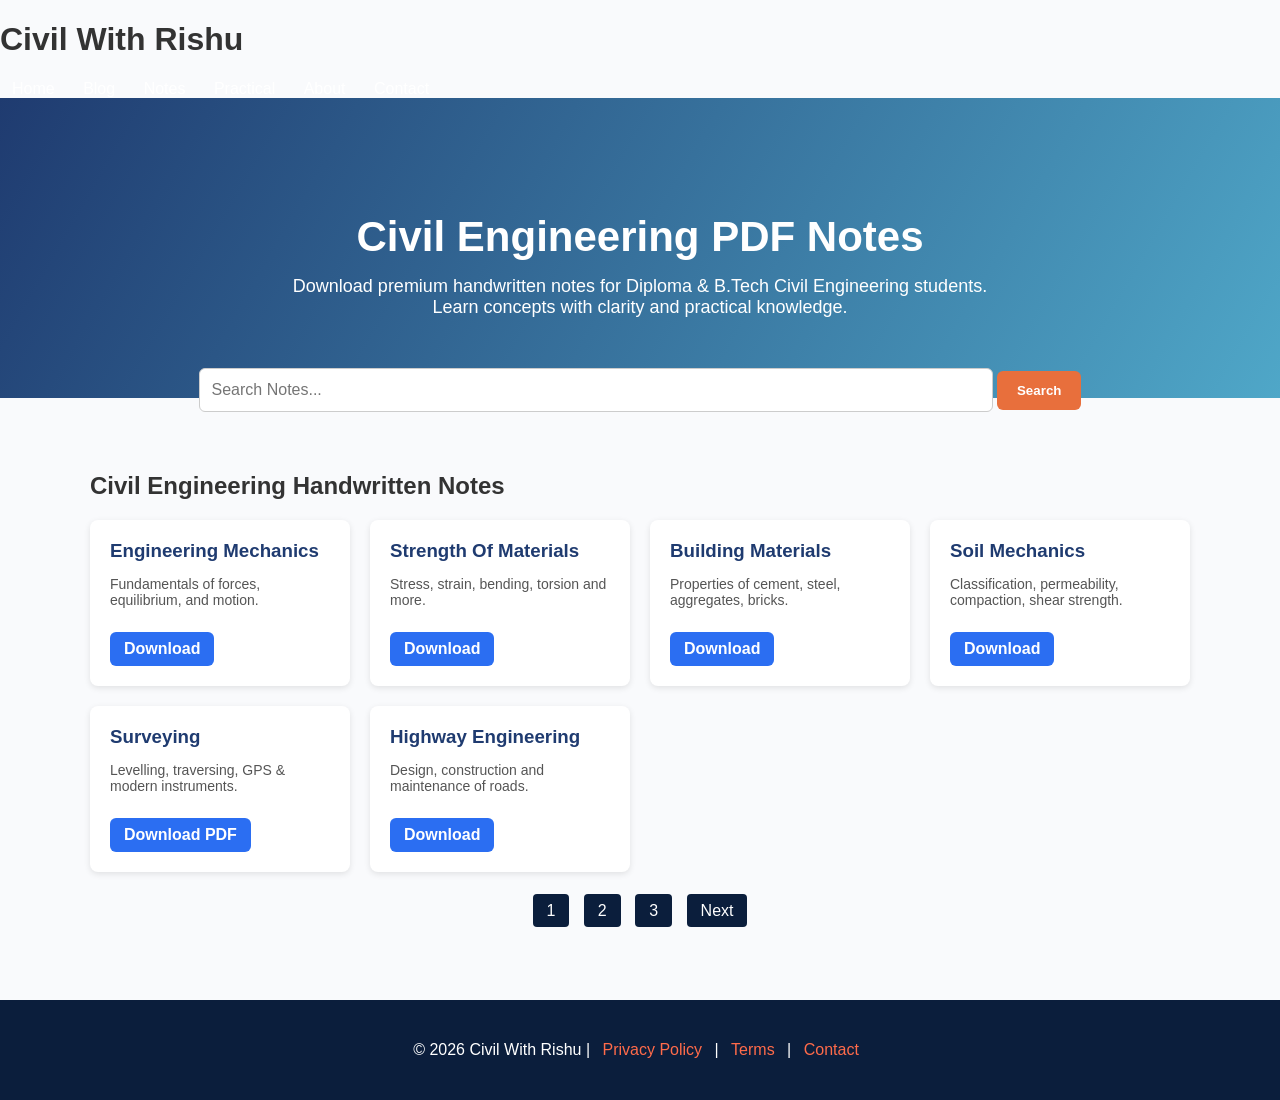
==== index.html @ 240bd653 "Add header section to index.html" ====
<!DOCTYPE html>
<html lang="en">
<head>
<meta charset="UTF-8">
<meta name="viewport" content="width=device-width, initial-scale=1">
<title>Civil With Rishu - Premium Notes</title>

<style>
body{
  font-family:'Segoe UI',Arial,sans-serif;
  margin:0;
  background:#f9fafc;
  color:#333;
}

/* HEADER */
  <header style="display:flex; justify-content:space-between; align-items:center; background:#0b1e3c; padding:15px 40px;">
  <div style="display:flex; align-items:center;">
    <img src="imageslogo.png" alt="Civil With Rishu Logo" style="height:60px; margin-right:10px;">
    <h1 style="color:white; margin:0;">Civil With Rishu</h1>
  </div>
  <nav>
    <a href="index.html">Home</a>
    <a href="notes.html">Notes</a>
    <a href="blog.html">Blog</a>
    <a href="about.html">About</a>
    <a href="contact.html">Contact</a>
  </nav>
</header>

  background:#0b1e3c;
  color:white;
  padding:15px 40px;
  display:flex;
  justify-content:space-between;
  align-items:center;
  position:sticky;
  top:0;
  z-index:1000;
}
header h1{ margin:0; font-size:24px; }
nav a{
  color:white;
  margin:0 12px;
  text-decoration:none;
  font-weight:500;
}
nav a:hover{ color:#ff6b4a; }

/* HERO */
.hero{
  background:linear-gradient(120deg,#1f3b70,#4fa7c8);
  color:white;
  text-align:center;
  padding:80px 20px;
}
.hero h1{ font-size:42px; margin-bottom:15px; }
.hero p{ font-size:18px; max-width:700px; margin:auto; }

/* SEARCH BAR */
.search-bar{
  text-align:center;
  margin-top:-30px;
}
.search-bar input{
  width:60%;
  padding:12px;
  border:1px solid #ccc;
  border-radius:6px;
  font-size:16px;
}
.search-bar button{
  padding:12px 20px;
  background:#e86f3c;
  color:white;
  border:none;
  border-radius:6px;
  font-weight:bold;
  cursor:pointer;
}
.search-bar button:hover{ background:#c94d1a; }

/* CONTAINER */
.container{
  max-width:1100px;
  margin:auto;
  padding:40px 20px;
}

/* CARD LAYOUT */
.notes-grid{
  display:grid;
  grid-template-columns:repeat(auto-fit,minmax(250px,1fr));
  gap:20px;
}
.note-card{
  background:white;
  padding:20px;
  border-radius:8px;
  box-shadow:0 2px 6px rgba(0,0,0,0.1);
  transition:transform 0.2s;
}
.note-card:hover{ transform:translateY(-5px); }
.note-card h3{ margin:0 0 10px; color:#1f3b70; }
.note-card p{ font-size:14px; color:#555; }
.download{
  display:inline-block;
  margin-top:10px;
  background:#2b6ef2;
  color:white;
  padding:8px 14px;
  text-decoration:none;
  border-radius:6px;
  font-weight:bold;
}
.download:hover{ background:#173b5e; }

/* PAGINATION */
.pagination{
  text-align:center;
  margin-top:30px;
}
.pagination a{
  margin:5px;
  padding:8px 14px;
  background:#0b1e3c;
  color:white;
  text-decoration:none;
  border-radius:4px;
}
.pagination a:hover{ background:#ff6b4a; }

/* FOOTER */
footer{
  background:#0b1e3c;
  color:white;
  text-align:center;
  padding:25px;
  margin-top:40px;
}
footer a{ color:#ff6b4a; text-decoration:none; margin:0 8px; }
</style>
</head>

<body>

<header>
  <h1>Civil With Rishu</h1>
  <nav>
    <a href="#">Home</a>
    <a href="#">Blog</a>
    <a href="#">Notes</a>
    <a href="#">Practical</a>
    <a href="#">About</a>
    <a href="#">Contact</a>
  </nav>
</header>

<section class="hero">
  <h1>Civil Engineering PDF Notes</h1>
  <p>Download premium handwritten notes for Diploma & B.Tech Civil Engineering students. Learn concepts with clarity and practical knowledge.</p>
</section>

<div class="search-bar">
  <input type="text" placeholder="Search Notes...">
  <button>Search</button>
</div>

<div class="container">
  <h2>Civil Engineering Handwritten Notes</h2>
  <div class="notes-grid">
    <div class="note-card">
      <h3>Engineering Mechanics</h3>
      <p>Fundamentals of forces, equilibrium, and motion.</p>
      <a class="download" href="#">Download</a>
    </div>
    <div class="note-card">
      <h3>Strength Of Materials</h3>
      <p>Stress, strain, bending, torsion and more.</p>
      <a class="download" href="#">Download</a>
    </div>
    <div class="note-card">
      <h3>Building Materials</h3>
      <p>Properties of cement, steel, aggregates, bricks.</p>
      <a class="download" href="#">Download</a>
    </div>
    <div class="note-card">
      <h3>Soil Mechanics</h3>
      <p>Classification, permeability, compaction, shear strength.</p>
      <a class="download" href="#">Download</a>
    </div>
    <div class="note-card">
      <h3>Surveying</h3>
      <p>Levelling, traversing, GPS & modern instruments.</p>
      <a class="download" href="Surveying-II-book-pdf.pdf">Download PDF</a>
    </div>
    <div class="note-card">
      <h3>Highway Engineering</h3>
      <p>Design, construction and maintenance of roads.</p>
      <a class="download" href="#">Download</a>
    </div>
  </div>

  <div class="pagination">
    <a href="#">1</a>
    <a href="#">2</a>
    <a href="#">3</a>
    <a href="#">Next</a>
  </div>
</div>

<footer>
  <p>© 2026 Civil With Rishu | 
    <a href="#">Privacy Policy</a> | 
    <a href="#">Terms</a> | 
    <a href="#">Contact</a>
  </p>
</footer>

</body>
</html>
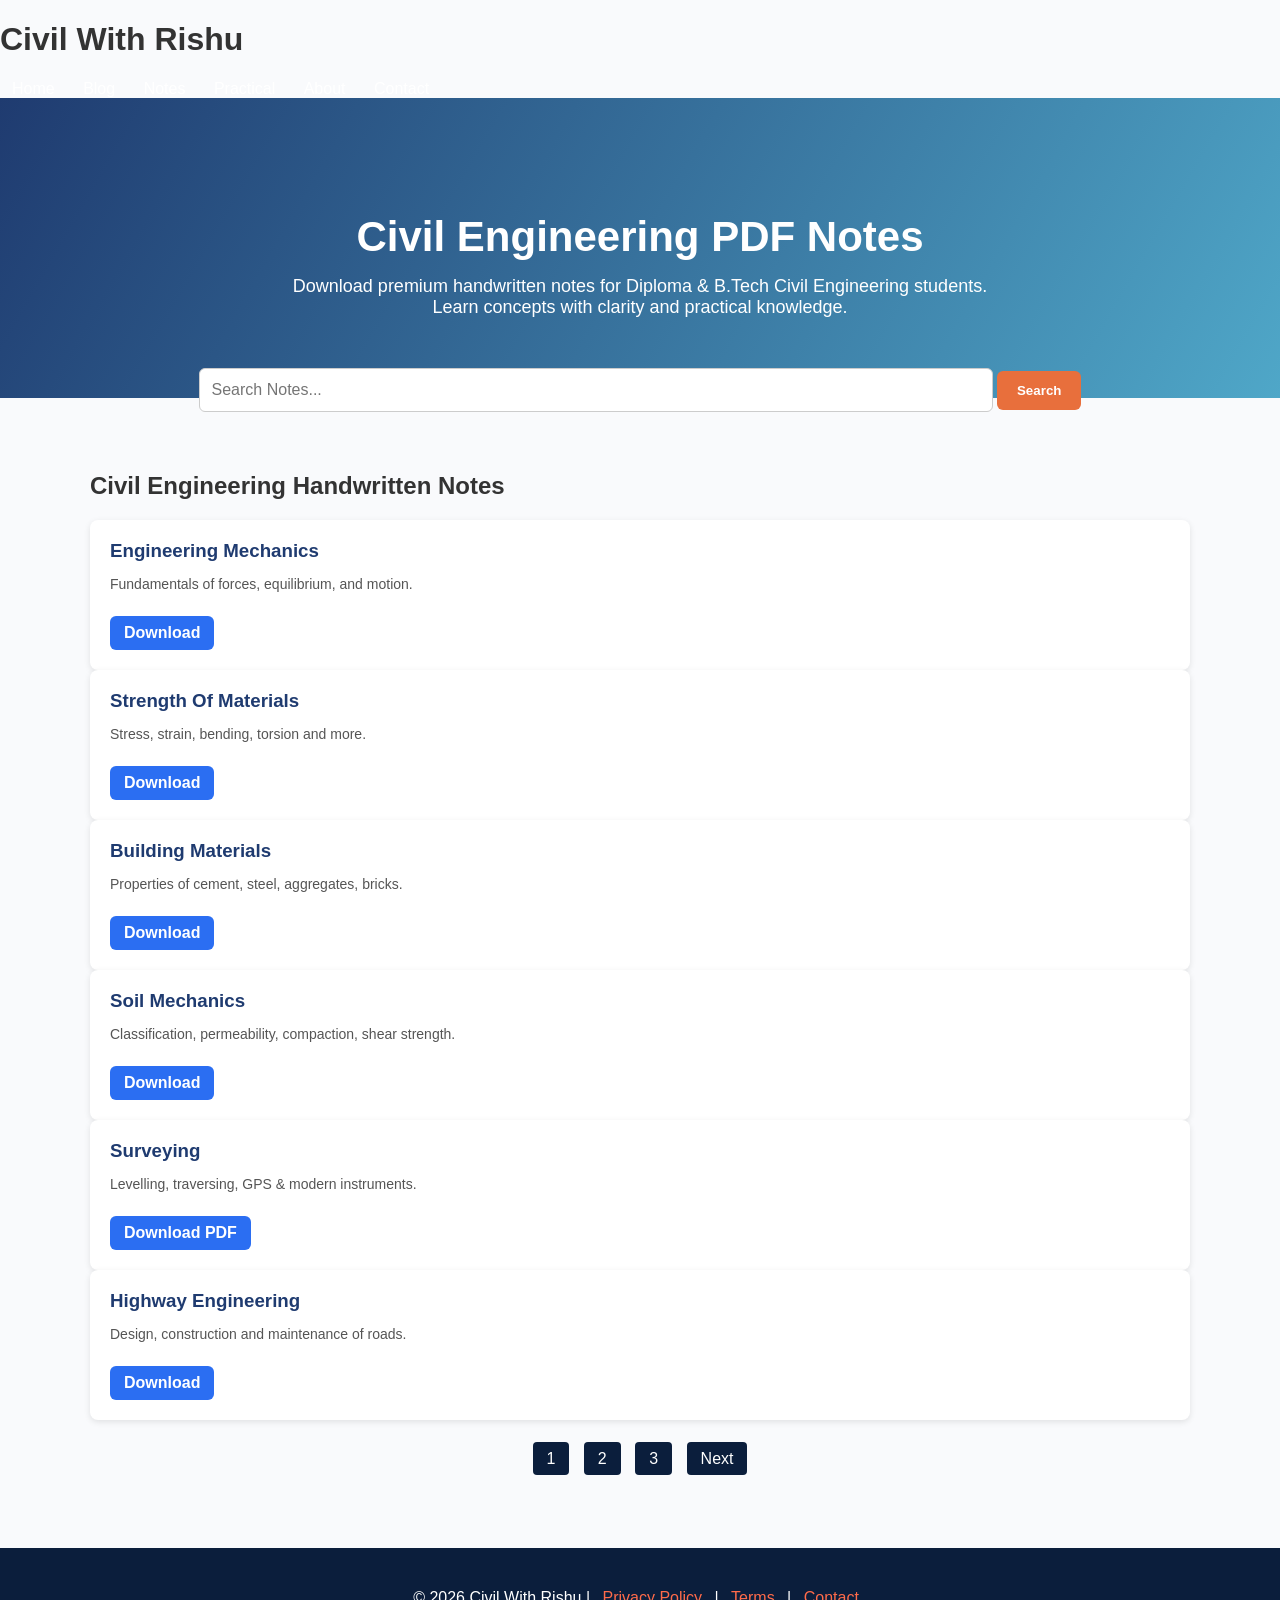
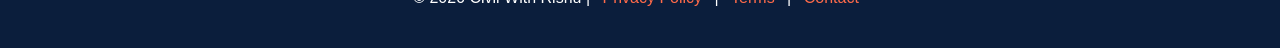
==== commit d4237da4: "Add HTML structure for Civil Engineering Notes page" ====
--- a/index.html
+++ b/index.html
@@ -14,10 +14,10 @@
 }
 
 /* HEADER */
-  <header style="display:flex; justify-content:space-between; align-items:center; background:#0b1e3c; padding:15px 40px;">
+  <header>
   <div style="display:flex; align-items:center;">
-    <img src="imageslogo.png" alt="Civil With Rishu Logo" style="height:60px; margin-right:10px;">
-    <h1 style="color:white; margin:0;">Civil With Rishu</h1>
+    <img src="imageslogo.png"style="height:60px; margin-right:10px;">
+    <h1 style="color:white;
   </div>
   <nav>
     <a href="index.html">Home</a>
@@ -28,6 +28,20 @@
   </nav>
 </header>
 
+  <header style="display:flex; justify-content:space-between; align-items:center; background:#0b1e3c; padding:15px 40px;">
+  <div style="display:flex; align-items:center;">
+    <img src="imageslogo.png" style="height:60px; margin-right:10px;">
+    <h1 style="color:green; margin:0;">Civil With Rishu</h1>
+  </div>
+  <nav>
+    <a href="index.html">Home</a>
+    <a href="notes.html">Notes</a>
+    <a href="blog.html">Blog</a>
+    <a href="about.html">About</a>
+    <a href="contact.html">Contact</a>
+  </nav>
+</header>
+
   background:#0b1e3c;
   color:white;
   padding:15px 40px;
@@ -86,6 +100,45 @@
   margin:auto;
   padding:40px 20px;
 }
+<!DOCTYPE html>
+<html>
+<head>
+  <title>Civil With Rishu - Notes</title>
+  <link rel="stylesheet" href="style.css"> <!-- Agar CSS alag file me rakha hai -->
+</head>
+<body>
+  <!-- Header (same as index.html) -->
+  <header>
+    <h1>Civil With Rishu</h1>
+    <nav>
+      <a href="index.html">Home</a>
+      <a href="notes.html">Notes</a>
+      <a href="contact.html">Contact</a>
+    </nav>
+  </header>
+
+  <!-- Page Content -->
+  <main>
+    <h2>Civil Engineering Notes</h2>
+    <table>
+      <tr>
+        <th>Subject</th>
+        <th>Download</th>
+      </tr>
+      <tr>
+        <td>Engineering Mechanics</td>
+        <td><a href="pdfs/engineering-mechanics.pdf" download>Download</a></td>
+      </tr>
+      <!-- Baaki 11 subjects yahan add karna hai -->
+    </table>
+  </main>
+
+  <!-- Footer (same as index.html) -->
+  <footer>
+    <p>&copy; 2026 Civil With Rishu. All rights reserved.</p>
+  </footer>
+</body>
+</html>
 
 /* CARD LAYOUT */
 .notes-grid{
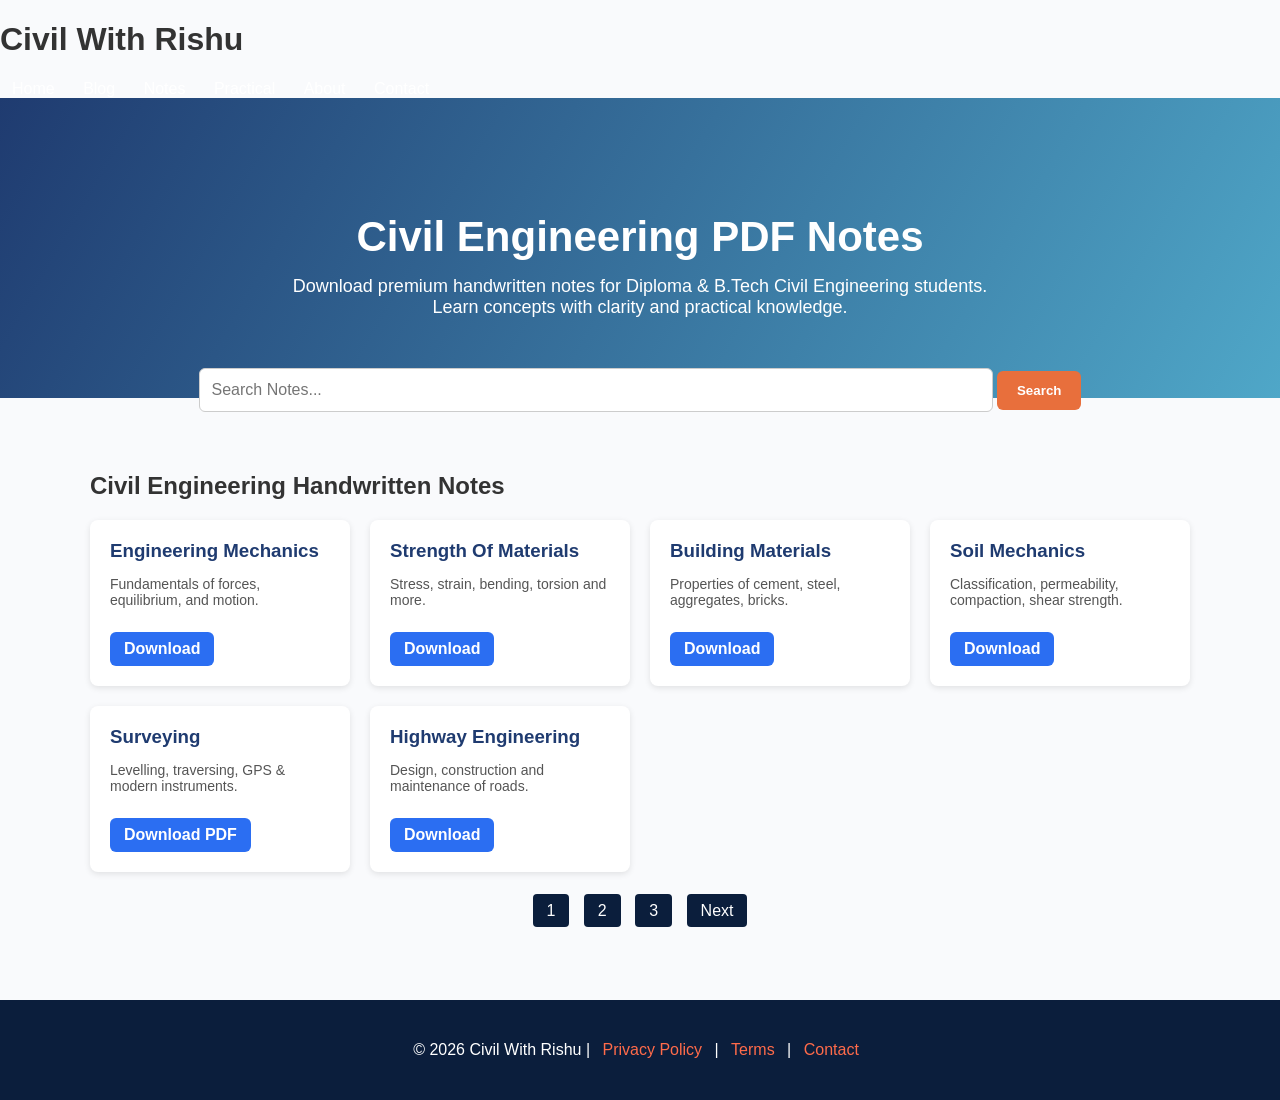
==== commit f8a9bdaa: "Update title and header color in index.html" ====
--- a/index.html
+++ b/index.html
@@ -3,7 +3,7 @@
 <head>
 <meta charset="UTF-8">
 <meta name="viewport" content="width=device-width, initial-scale=1">
-<title>Civil With Rishu - Premium Notes</title>
+<title>Civil With Rishu</title>
 
 <style>
 body{
@@ -17,7 +17,7 @@
   <header>
   <div style="display:flex; align-items:center;">
     <img src="imageslogo.png"style="height:60px; margin-right:10px;">
-    <h1 style="color:white;
+    <h1 style="color:gold;
   </div>
   <nav>
     <a href="index.html">Home</a>
@@ -100,45 +100,6 @@
   margin:auto;
   padding:40px 20px;
 }
-<!DOCTYPE html>
-<html>
-<head>
-  <title>Civil With Rishu - Notes</title>
-  <link rel="stylesheet" href="style.css"> <!-- Agar CSS alag file me rakha hai -->
-</head>
-<body>
-  <!-- Header (same as index.html) -->
-  <header>
-    <h1>Civil With Rishu</h1>
-    <nav>
-      <a href="index.html">Home</a>
-      <a href="notes.html">Notes</a>
-      <a href="contact.html">Contact</a>
-    </nav>
-  </header>
-
-  <!-- Page Content -->
-  <main>
-    <h2>Civil Engineering Notes</h2>
-    <table>
-      <tr>
-        <th>Subject</th>
-        <th>Download</th>
-      </tr>
-      <tr>
-        <td>Engineering Mechanics</td>
-        <td><a href="pdfs/engineering-mechanics.pdf" download>Download</a></td>
-      </tr>
-      <!-- Baaki 11 subjects yahan add karna hai -->
-    </table>
-  </main>
-
-  <!-- Footer (same as index.html) -->
-  <footer>
-    <p>&copy; 2026 Civil With Rishu. All rights reserved.</p>
-  </footer>
-</body>
-</html>
 
 /* CARD LAYOUT */
 .notes-grid{
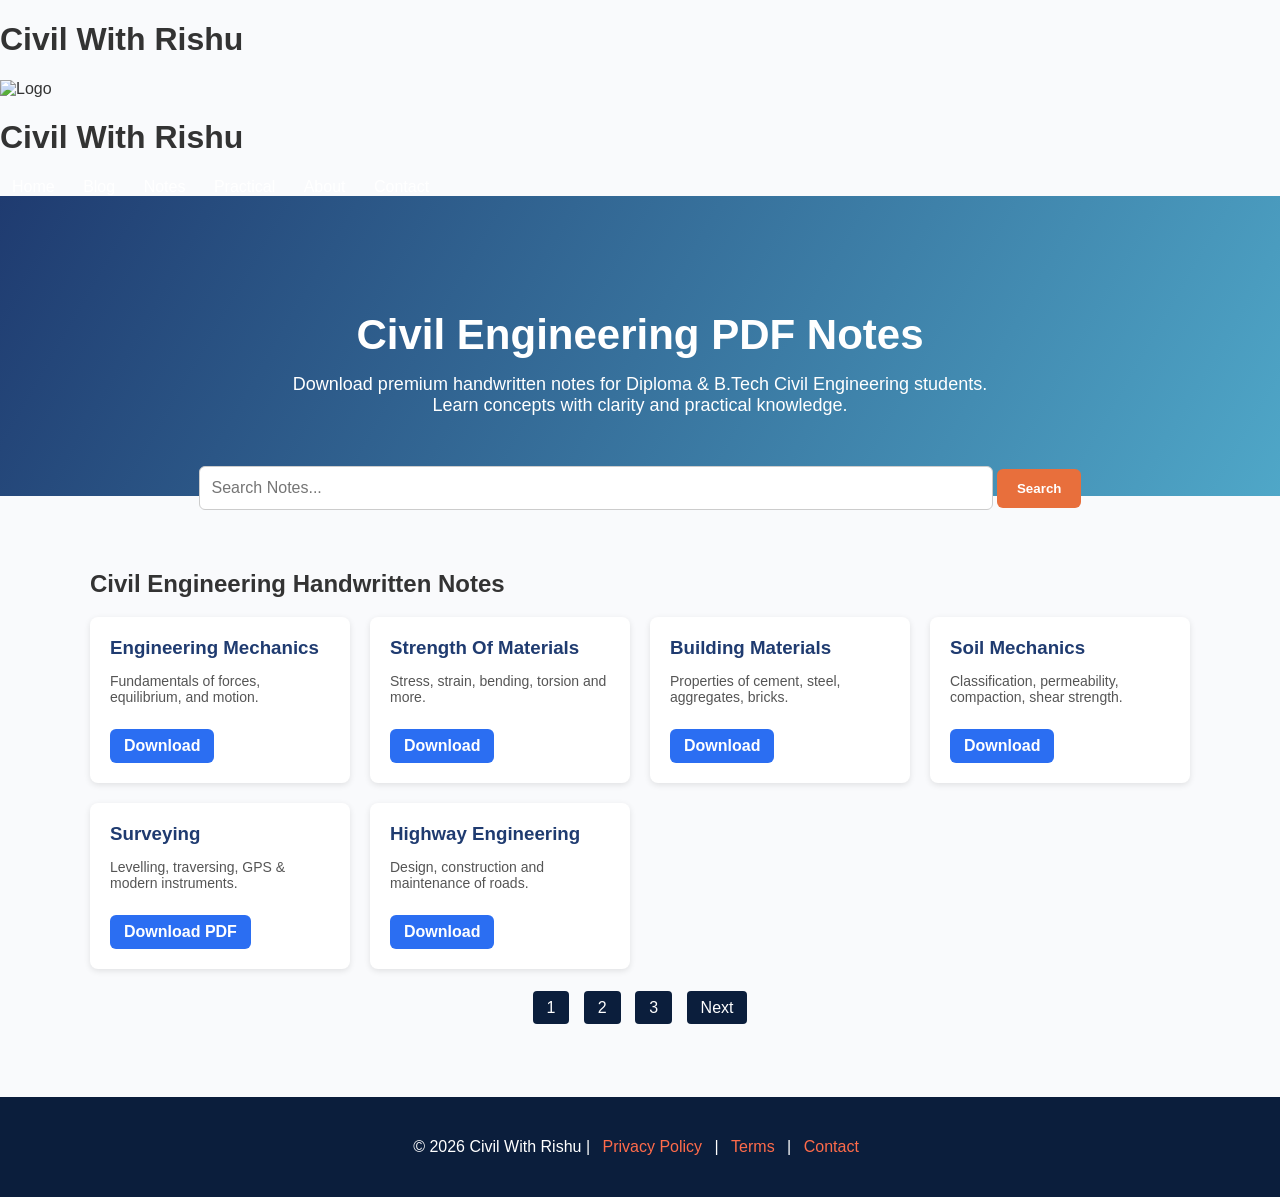
==== commit d502d843: "Add header with logo and title to index.html Added header section with logo and title." ====
--- a/index.html
+++ b/index.html
@@ -4,6 +4,12 @@
 <meta charset="UTF-8">
 <meta name="viewport" content="width=device-width, initial-scale=1">
 <title>Civil With Rishu</title>
+  
+<header class="navbar">
+    <h1 class="logo-text">Civil With Rishu</h1>
+
+    <img src="LOGO.png" alt="Logo" class="logo-img">
+</header>
 
 <style>
 body{
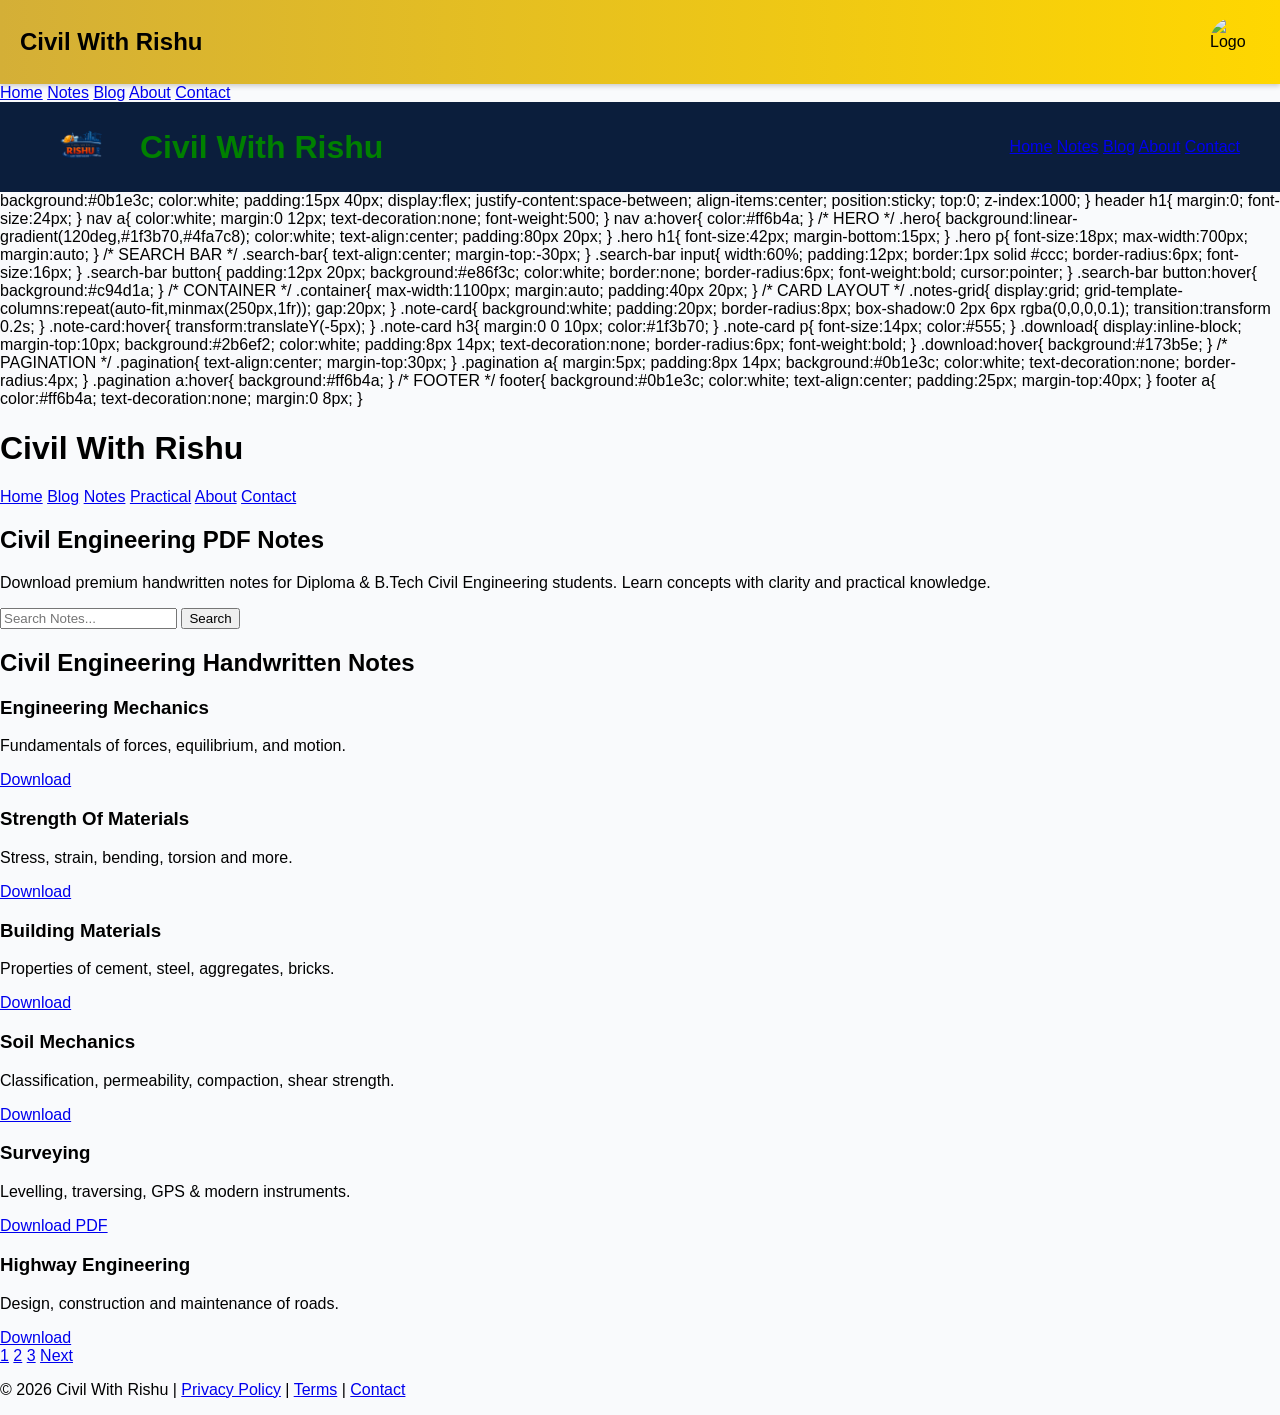
==== commit e1c58dd0: "Fix viewport meta tag and update header styles" ====
--- a/index.html
+++ b/index.html
@@ -2,28 +2,54 @@
 <html lang="en">
 <head>
 <meta charset="UTF-8">
-<meta name="viewport" content="width=device-width, initial-scale=1">
+<meta name="viewport" content="width=device-width, initial-scale=1.0">
 <title>Civil With Rishu</title>
-  
+
+<style>
+body{
+    font-family:'Segoe UI', Arial, sans-serif;
+    margin:0;
+    background:#f9fafc;
+}
+
+/* HEADER */
+.navbar{
+    display:flex;
+    justify-content:space-between;
+    align-items:center;
+    padding:12px 20px;
+
+    /* GOLD COLOR */
+    background: linear-gradient(to right, #d4af37, #ffd700);
+
+    box-shadow:0 2px 5px rgba(0,0,0,0.2);
+}
+
+.logo-text{
+    font-size:24px;
+    font-weight:bold;
+    color:black;
+}
+
+.logo-img{
+    width:50px;
+    height:50px;
+    border-radius:50%;
+    object-fit:cover;
+}
+</style>
+
+</head>
+
+<body>
+
 <header class="navbar">
     <h1 class="logo-text">Civil With Rishu</h1>
-
     <img src="LOGO.png" alt="Logo" class="logo-img">
 </header>
 
-<style>
-body{
-  font-family:'Segoe UI',Arial,sans-serif;
-  margin:0;
-  background:#f9fafc;
-  color:#333;
-}
-
-/* HEADER */
-  <header>
-  <div style="display:flex; align-items:center;">
-    <img src="imageslogo.png"style="height:60px; margin-right:10px;">
-    <h1 style="color:gold;
+</body>
+</html>
   </div>
   <nav>
     <a href="index.html">Home</a>
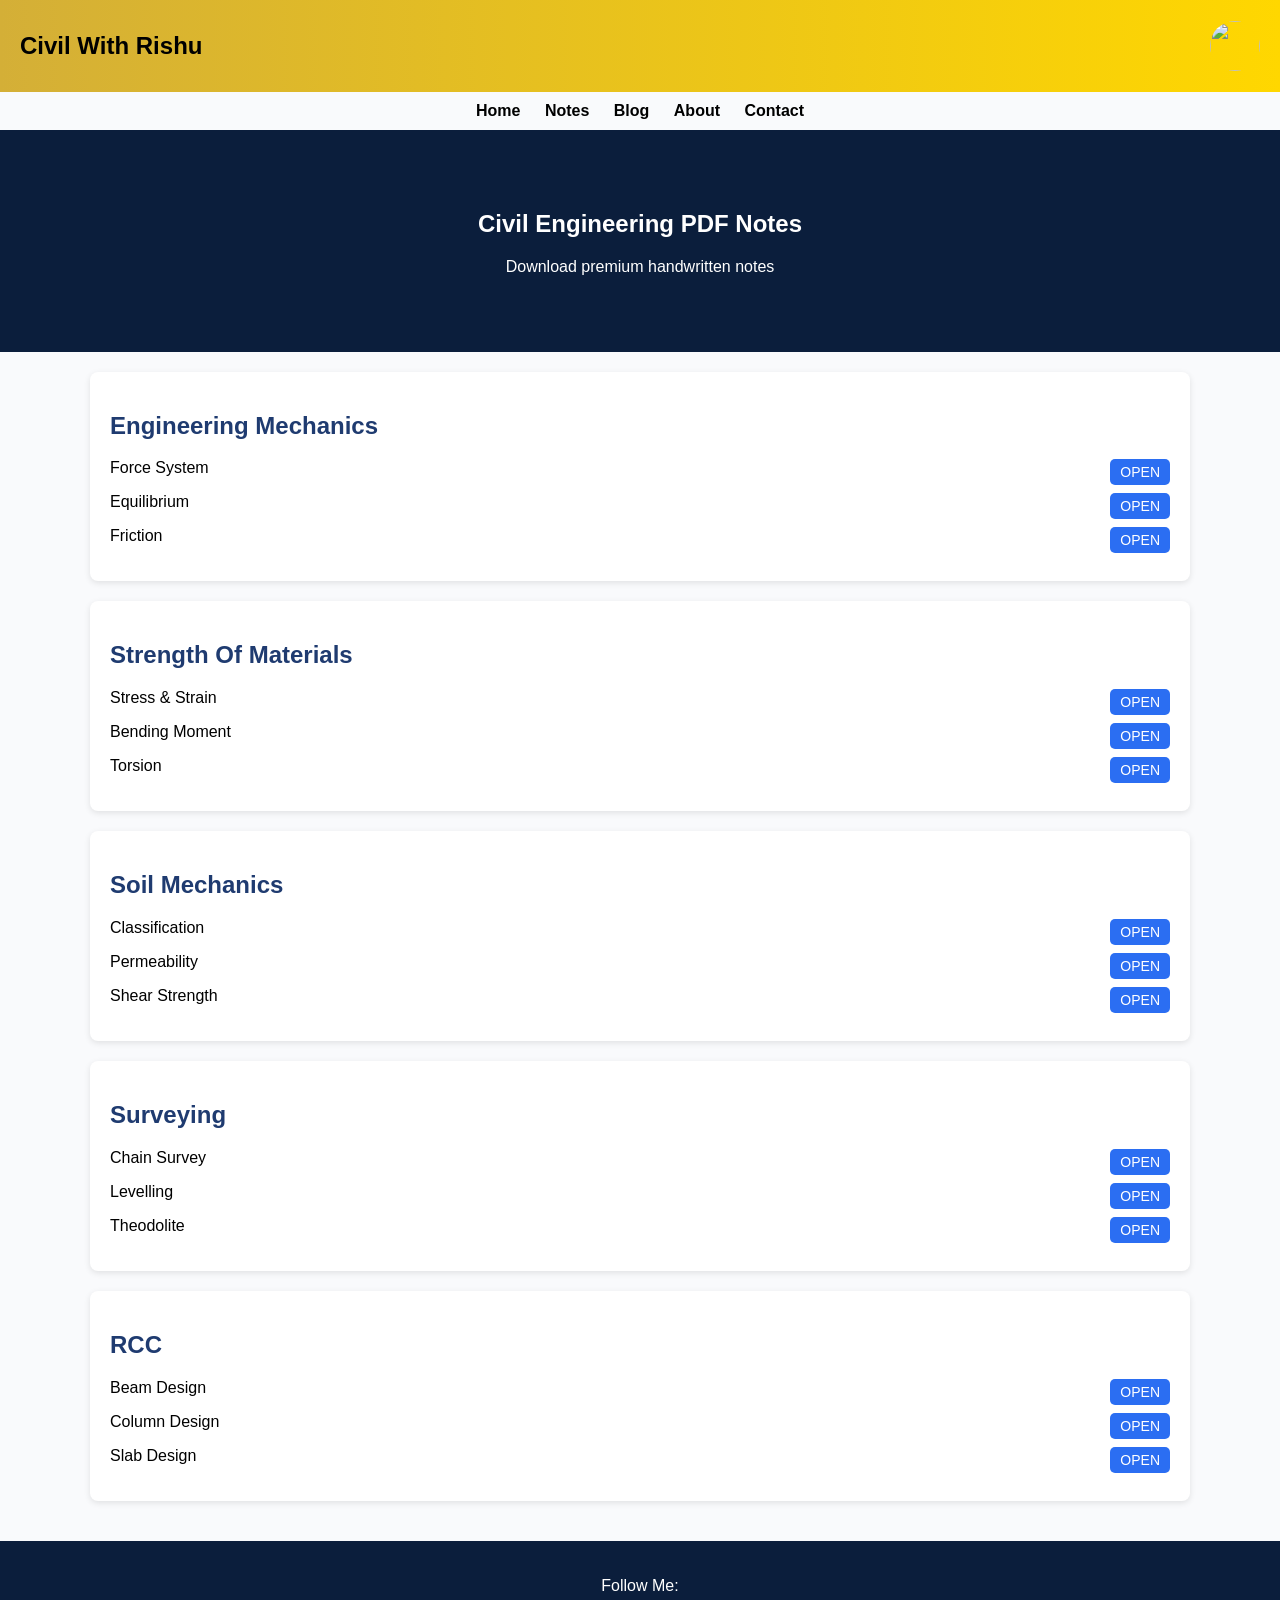
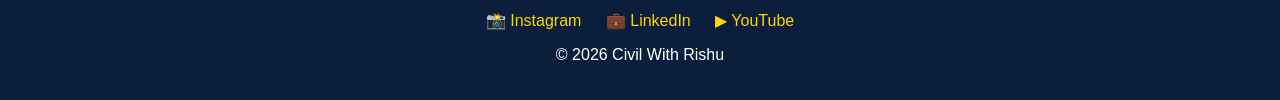
==== commit bf75a0bf: "Update index.html with layout and style changes Refactor HTML structure and styles for improved layo" ====
--- a/index.html
+++ b/index.html
@@ -18,24 +18,82 @@
     justify-content:space-between;
     align-items:center;
     padding:12px 20px;
-
-    /* GOLD COLOR */
     background: linear-gradient(to right, #d4af37, #ffd700);
-
-    box-shadow:0 2px 5px rgba(0,0,0,0.2);
-}
-
-.logo-text{
-    font-size:24px;
-    font-weight:bold;
-    color:black;
 }
 
 .logo-img{
     width:50px;
     height:50px;
     border-radius:50%;
-    object-fit:cover;
+}
+
+/* NAV */
+nav a{
+    margin:0 10px;
+    text-decoration:none;
+    color:black;
+    font-weight:bold;
+}
+
+/* HERO */
+.hero{
+    background:#0b1e3c;
+    color:white;
+    text-align:center;
+    padding:60px 20px;
+}
+
+/* CONTAINER */
+.container{
+    max-width:1100px;
+    margin:auto;
+    padding:20px;
+}
+
+/* CARD */
+.subject{
+    background:white;
+    padding:20px;
+    margin-bottom:20px;
+    border-radius:8px;
+    box-shadow:0 2px 6px rgba(0,0,0,0.1);
+}
+
+.subject h2{
+    color:#1f3b70;
+}
+
+/* TOPIC LIST */
+.topic{
+    display:flex;
+    justify-content:space-between;
+    margin:8px 0;
+}
+
+/* BUTTON */
+.btn{
+    background:#2b6ef2;
+    color:white;
+    padding:5px 10px;
+    text-decoration:none;
+    border-radius:5px;
+    font-size:14px;
+}
+.btn:hover{
+    background:#173b5e;
+}
+
+/* FOOTER */
+footer{
+    background:#0b1e3c;
+    color:white;
+    text-align:center;
+    padding:20px;
+}
+footer a{
+    color:#ffd700;
+    margin:0 10px;
+    text-decoration:none;
 }
 </style>
 
@@ -43,224 +101,90 @@
 
 <body>
 
+<!-- HEADER -->
 <header class="navbar">
-    <h1 class="logo-text">Civil With Rishu</h1>
-    <img src="LOGO.png" alt="Logo" class="logo-img">
+    <h2>Civil With Rishu</h2>
+    <img src="LOGO.png" class="logo-img">
 </header>
 
-</body>
-</html>
-  </div>
-  <nav>
-    <a href="index.html">Home</a>
-    <a href="notes.html">Notes</a>
-    <a href="blog.html">Blog</a>
-    <a href="about.html">About</a>
-    <a href="contact.html">Contact</a>
-  </nav>
-</header>
-
-  <header style="display:flex; justify-content:space-between; align-items:center; background:#0b1e3c; padding:15px 40px;">
-  <div style="display:flex; align-items:center;">
-    <img src="imageslogo.png" style="height:60px; margin-right:10px;">
-    <h1 style="color:green; margin:0;">Civil With Rishu</h1>
-  </div>
-  <nav>
-    <a href="index.html">Home</a>
-    <a href="notes.html">Notes</a>
-    <a href="blog.html">Blog</a>
-    <a href="about.html">About</a>
-    <a href="contact.html">Contact</a>
-  </nav>
-</header>
-
-  background:#0b1e3c;
-  color:white;
-  padding:15px 40px;
-  display:flex;
-  justify-content:space-between;
-  align-items:center;
-  position:sticky;
-  top:0;
-  z-index:1000;
-}
-header h1{ margin:0; font-size:24px; }
-nav a{
-  color:white;
-  margin:0 12px;
-  text-decoration:none;
-  font-weight:500;
-}
-nav a:hover{ color:#ff6b4a; }
-
-/* HERO */
-.hero{
-  background:linear-gradient(120deg,#1f3b70,#4fa7c8);
-  color:white;
-  text-align:center;
-  padding:80px 20px;
-}
-.hero h1{ font-size:42px; margin-bottom:15px; }
-.hero p{ font-size:18px; max-width:700px; margin:auto; }
-
-/* SEARCH BAR */
-.search-bar{
-  text-align:center;
-  margin-top:-30px;
-}
-.search-bar input{
-  width:60%;
-  padding:12px;
-  border:1px solid #ccc;
-  border-radius:6px;
-  font-size:16px;
-}
-.search-bar button{
-  padding:12px 20px;
-  background:#e86f3c;
-  color:white;
-  border:none;
-  border-radius:6px;
-  font-weight:bold;
-  cursor:pointer;
-}
-.search-bar button:hover{ background:#c94d1a; }
-
-/* CONTAINER */
-.container{
-  max-width:1100px;
-  margin:auto;
-  padding:40px 20px;
-}
-
-/* CARD LAYOUT */
-.notes-grid{
-  display:grid;
-  grid-template-columns:repeat(auto-fit,minmax(250px,1fr));
-  gap:20px;
-}
-.note-card{
-  background:white;
-  padding:20px;
-  border-radius:8px;
-  box-shadow:0 2px 6px rgba(0,0,0,0.1);
-  transition:transform 0.2s;
-}
-.note-card:hover{ transform:translateY(-5px); }
-.note-card h3{ margin:0 0 10px; color:#1f3b70; }
-.note-card p{ font-size:14px; color:#555; }
-.download{
-  display:inline-block;
-  margin-top:10px;
-  background:#2b6ef2;
-  color:white;
-  padding:8px 14px;
-  text-decoration:none;
-  border-radius:6px;
-  font-weight:bold;
-}
-.download:hover{ background:#173b5e; }
-
-/* PAGINATION */
-.pagination{
-  text-align:center;
-  margin-top:30px;
-}
-.pagination a{
-  margin:5px;
-  padding:8px 14px;
-  background:#0b1e3c;
-  color:white;
-  text-decoration:none;
-  border-radius:4px;
-}
-.pagination a:hover{ background:#ff6b4a; }
-
-/* FOOTER */
-footer{
-  background:#0b1e3c;
-  color:white;
-  text-align:center;
-  padding:25px;
-  margin-top:40px;
-}
-footer a{ color:#ff6b4a; text-decoration:none; margin:0 8px; }
-</style>
-</head>
-
-<body>
-
-<header>
-  <h1>Civil With Rishu</h1>
-  <nav>
+<nav style="text-align:center; padding:10px;">
     <a href="#">Home</a>
+    <a href="#">Notes</a>
     <a href="#">Blog</a>
-    <a href="#">Notes</a>
-    <a href="#">Practical</a>
     <a href="#">About</a>
     <a href="#">Contact</a>
-  </nav>
-</header>
+</nav>
 
+<!-- HERO -->
 <section class="hero">
-  <h1>Civil Engineering PDF Notes</h1>
-  <p>Download premium handwritten notes for Diploma & B.Tech Civil Engineering students. Learn concepts with clarity and practical knowledge.</p>
+    <h1>Civil Engineering PDF Notes</h1>
+    <p>Download premium handwritten notes</p>
 </section>
 
-<div class="search-bar">
-  <input type="text" placeholder="Search Notes...">
-  <button>Search</button>
+<!-- CONTENT -->
+<div class="container">
+
+<!-- SUBJECT 1 -->
+<div class="subject">
+<h2>Engineering Mechanics</h2>
+
+<div class="topic">Force System <a class="btn" href="Surveying-II-book-pdf.pdf">OPEN</a></div>
+<div class="topic">Equilibrium <a class="btn" href="Surveying-II-book-pdf.pdf">OPEN</a></div>
+<div class="topic">Friction <a class="btn" href="Surveying-II-book-pdf.pdf">OPEN</a></div>
+
 </div>
 
-<div class="container">
-  <h2>Civil Engineering Handwritten Notes</h2>
-  <div class="notes-grid">
-    <div class="note-card">
-      <h3>Engineering Mechanics</h3>
-      <p>Fundamentals of forces, equilibrium, and motion.</p>
-      <a class="download" href="#">Download</a>
-    </div>
-    <div class="note-card">
-      <h3>Strength Of Materials</h3>
-      <p>Stress, strain, bending, torsion and more.</p>
-      <a class="download" href="#">Download</a>
-    </div>
-    <div class="note-card">
-      <h3>Building Materials</h3>
-      <p>Properties of cement, steel, aggregates, bricks.</p>
-      <a class="download" href="#">Download</a>
-    </div>
-    <div class="note-card">
-      <h3>Soil Mechanics</h3>
-      <p>Classification, permeability, compaction, shear strength.</p>
-      <a class="download" href="#">Download</a>
-    </div>
-    <div class="note-card">
-      <h3>Surveying</h3>
-      <p>Levelling, traversing, GPS & modern instruments.</p>
-      <a class="download" href="Surveying-II-book-pdf.pdf">Download PDF</a>
-    </div>
-    <div class="note-card">
-      <h3>Highway Engineering</h3>
-      <p>Design, construction and maintenance of roads.</p>
-      <a class="download" href="#">Download</a>
-    </div>
-  </div>
+<!-- SUBJECT 2 -->
+<div class="subject">
+<h2>Strength Of Materials</h2>
 
-  <div class="pagination">
-    <a href="#">1</a>
-    <a href="#">2</a>
-    <a href="#">3</a>
-    <a href="#">Next</a>
-  </div>
+<div class="topic">Stress & Strain <a class="btn" href="Surveying-II-book-pdf.pdf">OPEN</a></div>
+<div class="topic">Bending Moment <a class="btn" href="Surveying-II-book-pdf.pdf">OPEN</a></div>
+<div class="topic">Torsion <a class="btn" href="Surveying-II-book-pdf.pdf">OPEN</a></div>
+
 </div>
 
+<!-- SUBJECT 3 -->
+<div class="subject">
+<h2>Soil Mechanics</h2>
+
+<div class="topic">Classification <a class="btn" href="Surveying-II-book-pdf.pdf">OPEN</a></div>
+<div class="topic">Permeability <a class="btn" href="Surveying-II-book-pdf.pdf">OPEN</a></div>
+<div class="topic">Shear Strength <a class="btn" href="Surveying-II-book-pdf.pdf">OPEN</a></div>
+
+</div>
+
+<!-- SUBJECT 4 -->
+<div class="subject">
+<h2>Surveying</h2>
+
+<div class="topic">Chain Survey <a class="btn" href="Surveying-II-book-pdf.pdf">OPEN</a></div>
+<div class="topic">Levelling <a class="btn" href="Surveying-II-book-pdf.pdf">OPEN</a></div>
+<div class="topic">Theodolite <a class="btn" href="Surveying-II-book-pdf.pdf">OPEN</a></div>
+
+</div>
+
+<!-- SUBJECT 5 -->
+<div class="subject">
+<h2>RCC</h2>
+
+<div class="topic">Beam Design <a class="btn" href="Surveying-II-book-pdf.pdf">OPEN</a></div>
+<div class="topic">Column Design <a class="btn" href="Surveying-II-book-pdf.pdf">OPEN</a></div>
+<div class="topic">Slab Design <a class="btn" href="Surveying-II-book-pdf.pdf">OPEN</a></div>
+
+</div>
+
+</div>
+
+<!-- FOOTER -->
 <footer>
-  <p>© 2026 Civil With Rishu | 
-    <a href="#">Privacy Policy</a> | 
-    <a href="#">Terms</a> | 
-    <a href="#">Contact</a>
-  </p>
+<p>Follow Me:</p>
+
+<a href="https://www.instagram.com/engineer.rishu" target="_blank">📸 Instagram</a>
+<a href="https://www.linkedin.com/in/rishu-kumar-818722325/" target="_blank">💼 LinkedIn</a>
+<a href="#" target="_blank">▶ YouTube</a>
+
+<p>© 2026 Civil With Rishu</p>
 </footer>
 
 </body>
